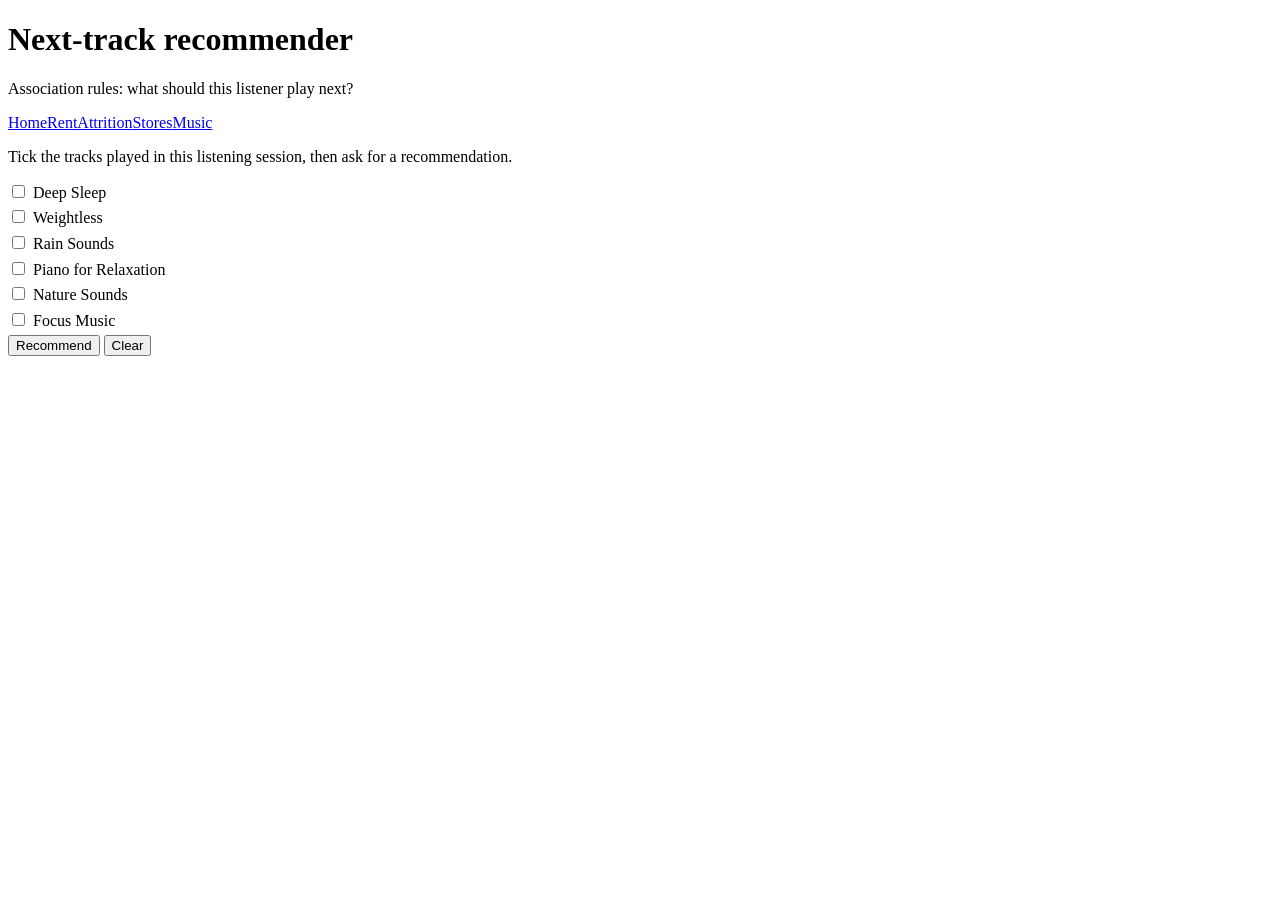
==== frontend/music.html @ ebf5ee65 "Added music frontend that includes js for error handling" ====
<!DOCTYPE html>
<html lang="en">
<head>
<meta charset="UTF-8">
<meta name="viewport" content="width=device-width, initial-scale=1.0">
<title>Next-track recommender | Group A-3 ML</title>
<link rel="stylesheet" href="style.css">
</head>
<body>
<header>
  <h1>Next-track recommender</h1>
  <p>Association rules: what should this listener play next?</p>
  <nav><a href="index.html">Home</a><a href="rental.html">Rent</a><a href="attrition.html">Attrition</a><a href="stores.html">Stores</a><a href="music.html" class="active">Music</a></nav>
</header>
<main>
  <div class="card">
    <p class="muted">Tick the tracks played in this listening session, then ask for a recommendation.</p>
    <form id="form" novalidate>
      <div class="tracks" id="tracks"></div>
      <button type="submit">Recommend</button>
      <button type="button" class="secondary" id="clear">Clear</button>
    </form>
    <div id="result" aria-live="polite"></div>
  </div>
</main>
<script src="app.js"></script>
<script src="music.js"></script>
<script>

const FALLBACK = [["M01","Workout Anthem"],["M02","Pump It Up"],["M03","Cardio Beats"],["M04","Study Focus 1"],
  ["M05","Study Focus 2"],["M06","Rain Sounds"],["M07","Deep Sleep"],["M08","Sunday Worship 1"],
  ["M09","Sunday Worship 2"],["M10","Praise Medley"],["M11","Heartbreak Ballad"],["M12","Love Story"],
  ["M13","Hip Hop Anthem"],["M14","Street Beats"],["M15","Amapiano Vibes"],["M16","Gengetone Hit"]];

function drawTracks(list) {
  $("tracks").innerHTML = list.map(([id, name]) =>
    `<label class="track"><input type="checkbox" value="${esc(id)}"> ${esc(name)}</label>`).join("");
}
drawTracks(FALLBACK);
/* Prefer the live track list from the API; the fallback keeps the page usable if it is unreachable. */
callApi("/api/v1/tracks").then((d) => {
  if (Array.isArray(d)) drawTracks(d.map((t) => [t.track_id, t.track_name]));
}).catch(() => {});

$("clear").addEventListener("click", () => {
  document.querySelectorAll("#tracks input").forEach((c) => (c.checked = false));
  $("result").innerHTML = "";
});

$("form").addEventListener("submit", async (e) => {
  e.preventDefault();
  const out = $("result"), btn = e.target.querySelector("button[type=submit]");
  const session = [...document.querySelectorAll("#tracks input:checked")].map((c) => c.value);
  if (!session.length) { out.innerHTML = errorBox("Pick at least one track."); return; }
  btn.disabled = true; btn.textContent = "Working...";
  try {
    const d = await callApi("/api/v1/models/music-recommender/predictions", { session, top_n: 3 });
    if (!d.recommendations.length) {
      out.innerHTML = `<div class="result"><b>No rule matches this combination.</b><div class="muted">Only 8 high-confidence rules were kept, so many sessions have no recommendation.</div></div>`;
    } else {
      out.innerHTML = `<div class="result">` + d.recommendations.map((r) =>
        `<div style="margin-bottom:10px"><div class="big">${esc(r.track_name)}</div>
         <div>Because you played ${r.because_you_played.map(esc).join(" + ")}</div>
         <div class="muted">Confidence ${(r.confidence * 100).toFixed(1)}% &middot; Lift ${esc(r.lift)}</div></div>`).join("") +
        `<div class="muted">${d._ms} ms</div></div>`;
    }
  } catch (err) {
    out.innerHTML = errorBox(err.message);
  } finally {
    btn.disabled = false; btn.textContent = "Recommend";
  }
});

</script>
</body>
</html>
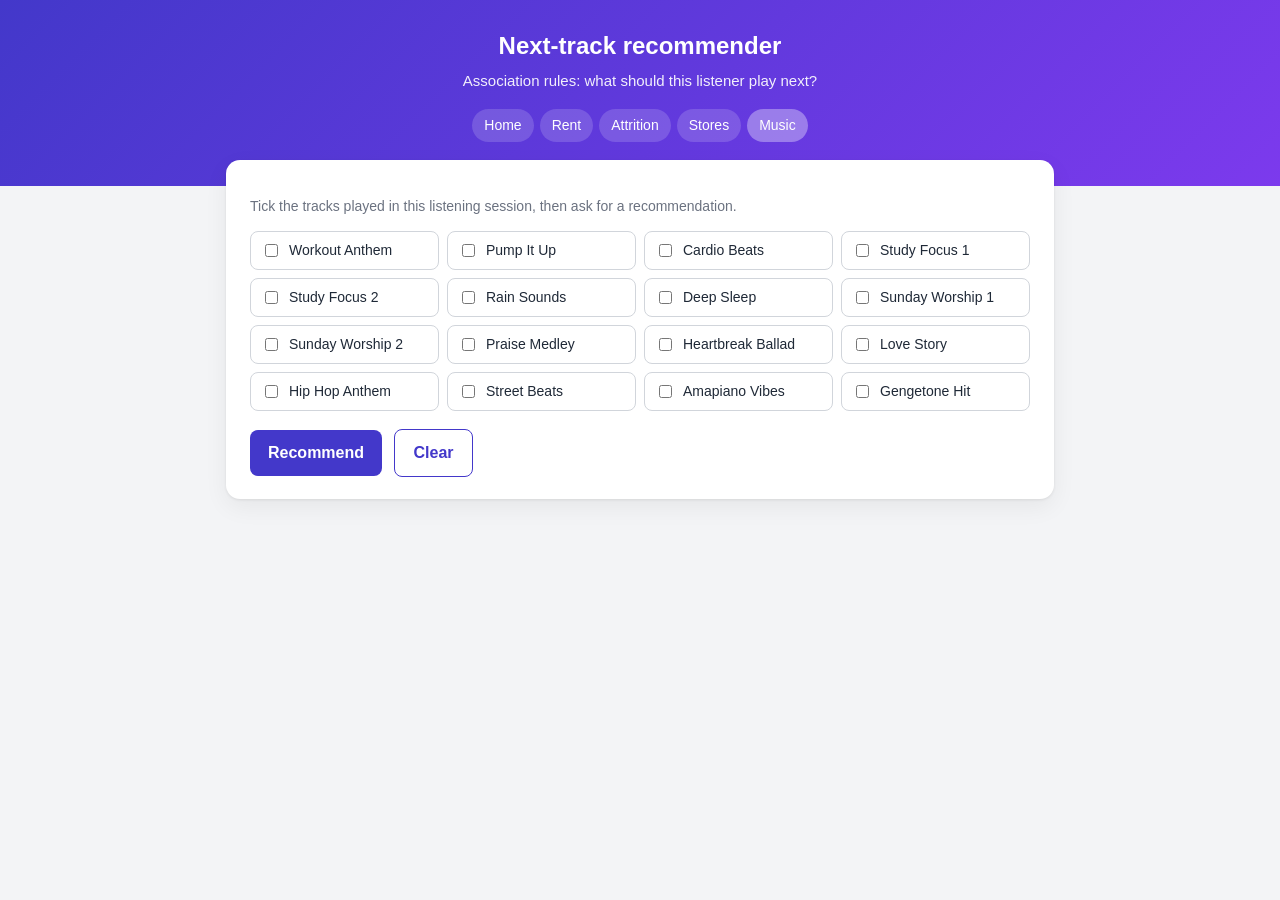
==== commit 844e2dd3: "Update music frontend" ====
--- a/frontend/music.html
+++ b/frontend/music.html
@@ -5,6 +5,12 @@
 <meta name="viewport" content="width=device-width, initial-scale=1.0">
 <title>Next-track recommender | Group A-3 ML</title>
 <link rel="stylesheet" href="style.css">
+<style>
+  /* Page-specific additions only; everything else comes from the shared style.css. */
+  .result.empty { border-left: 4px solid #d97706; }
+  .rec { padding: 8px 0; border-bottom: 1px solid var(--border); }
+  .rec:last-child { border-bottom: 0; }
+</style>
 </head>
 <body>
 <header>
@@ -25,52 +31,5 @@
 </main>
 <script src="app.js"></script>
 <script src="music.js"></script>
-<script>
-
-const FALLBACK = [["M01","Workout Anthem"],["M02","Pump It Up"],["M03","Cardio Beats"],["M04","Study Focus 1"],
-  ["M05","Study Focus 2"],["M06","Rain Sounds"],["M07","Deep Sleep"],["M08","Sunday Worship 1"],
-  ["M09","Sunday Worship 2"],["M10","Praise Medley"],["M11","Heartbreak Ballad"],["M12","Love Story"],
-  ["M13","Hip Hop Anthem"],["M14","Street Beats"],["M15","Amapiano Vibes"],["M16","Gengetone Hit"]];
-
-function drawTracks(list) {
-  $("tracks").innerHTML = list.map(([id, name]) =>
-    `<label class="track"><input type="checkbox" value="${esc(id)}"> ${esc(name)}</label>`).join("");
-}
-drawTracks(FALLBACK);
-/* Prefer the live track list from the API; the fallback keeps the page usable if it is unreachable. */
-callApi("/api/v1/tracks").then((d) => {
-  if (Array.isArray(d)) drawTracks(d.map((t) => [t.track_id, t.track_name]));
-}).catch(() => {});
-
-$("clear").addEventListener("click", () => {
-  document.querySelectorAll("#tracks input").forEach((c) => (c.checked = false));
-  $("result").innerHTML = "";
-});
-
-$("form").addEventListener("submit", async (e) => {
-  e.preventDefault();
-  const out = $("result"), btn = e.target.querySelector("button[type=submit]");
-  const session = [...document.querySelectorAll("#tracks input:checked")].map((c) => c.value);
-  if (!session.length) { out.innerHTML = errorBox("Pick at least one track."); return; }
-  btn.disabled = true; btn.textContent = "Working...";
-  try {
-    const d = await callApi("/api/v1/models/music-recommender/predictions", { session, top_n: 3 });
-    if (!d.recommendations.length) {
-      out.innerHTML = `<div class="result"><b>No rule matches this combination.</b><div class="muted">Only 8 high-confidence rules were kept, so many sessions have no recommendation.</div></div>`;
-    } else {
-      out.innerHTML = `<div class="result">` + d.recommendations.map((r) =>
-        `<div style="margin-bottom:10px"><div class="big">${esc(r.track_name)}</div>
-         <div>Because you played ${r.because_you_played.map(esc).join(" + ")}</div>
-         <div class="muted">Confidence ${(r.confidence * 100).toFixed(1)}% &middot; Lift ${esc(r.lift)}</div></div>`).join("") +
-        `<div class="muted">${d._ms} ms</div></div>`;
-    }
-  } catch (err) {
-    out.innerHTML = errorBox(err.message);
-  } finally {
-    btn.disabled = false; btn.textContent = "Recommend";
-  }
-});
-
-</script>
 </body>
-</html>
+</html>
--- a/frontend/style.css
+++ b/frontend/style.css
@@ -0,0 +1,60 @@
+:root {
+  --bg: #f3f4f6; --card: #ffffff; --text: #1f2937; --muted: #6b7280;
+  --border: #d1d5db; --accent: #4338ca; --accent-2: #7c3aed;
+  --ok: #047857; --ok-bg: #d1fae5; --bad: #b91c1c; --bad-bg: #fee2e2; --result-bg: #eef2ff;
+}
+@media (prefers-color-scheme: dark) {
+  :root {
+    --bg: #111827; --card: #1f2937; --text: #f3f4f6; --muted: #9ca3af;
+    --border: #4b5563; --accent: #818cf8; --accent-2: #a78bfa;
+    --ok: #6ee7b7; --ok-bg: #064e3b; --bad: #fca5a5; --bad-bg: #7f1d1d; --result-bg: #1e1b4b;
+  }
+}
+* { box-sizing: border-box; }
+body { margin: 0; font-family: -apple-system, BlinkMacSystemFont, "Segoe UI", Roboto, Arial, sans-serif;
+       background: var(--bg); color: var(--text); line-height: 1.5; }
+header { background: linear-gradient(135deg, var(--accent), var(--accent-2)); color: #fff;
+         padding: 28px 16px 44px; text-align: center; }
+header h1 { margin: 0 0 6px; font-size: 24px; }
+header p { margin: 0; opacity: .92; font-size: 15px; }
+nav { display: flex; flex-wrap: wrap; gap: 6px; justify-content: center; margin-top: 16px; }
+nav a { color: #fff; text-decoration: none; font-size: 14px; padding: 6px 12px; border-radius: 999px;
+        background: rgba(255,255,255,.16); }
+nav a:hover, nav a.active { background: rgba(255,255,255,.34); }
+main { max-width: 860px; margin: -26px auto 56px; padding: 0 16px; }
+.card { background: var(--card); border-radius: 14px; padding: 22px 24px; margin-bottom: 20px;
+        box-shadow: 0 1px 3px rgba(0,0,0,.08), 0 8px 24px rgba(0,0,0,.06); }
+h2 { font-size: 18px; margin: 0 0 6px; }
+.muted { color: var(--muted); font-size: 14px; }
+.grid { display: grid; grid-template-columns: repeat(auto-fit, minmax(230px, 1fr)); gap: 14px; }
+.field label { display: block; font-size: 13px; font-weight: 600; margin-bottom: 4px; }
+.field label small { font-weight: 400; color: var(--muted); margin-left: 4px; }
+input, select { width: 100%; padding: 9px 10px; font-size: 15px; border: 1px solid var(--border);
+                border-radius: 8px; background: var(--card); color: var(--text); }
+input:focus, select:focus, button:focus-visible { outline: 2px solid var(--accent); outline-offset: 1px; }
+input.bad { border-color: var(--bad); background: var(--bad-bg); }
+.hint { font-size: 12px; color: var(--muted); margin-top: 3px; }
+button { font: inherit; font-weight: 600; padding: 11px 18px; border: 0; border-radius: 8px;
+         background: var(--accent); color: #fff; cursor: pointer; margin-top: 18px; }
+button.secondary { background: transparent; color: var(--accent); border: 1px solid var(--accent); margin-left: 8px; }
+button:disabled { opacity: .6; cursor: wait; }
+.result { background: var(--result-bg); border-radius: 10px; padding: 16px 18px; margin-top: 18px; }
+.result .big { font-size: 28px; font-weight: 700; margin: 2px 0; }
+.error { background: var(--bad-bg); color: var(--bad); border-radius: 10px; padding: 12px 16px; margin-top: 18px; font-size: 14px; }
+.error ul { margin: 6px 0 0; padding-left: 20px; }
+.badge { display: inline-block; padding: 3px 10px; border-radius: 999px; font-size: 13px; font-weight: 600; }
+.badge.ok { background: var(--ok-bg); color: var(--ok); }
+.badge.down { background: var(--bad-bg); color: var(--bad); }
+.badge.wait { background: var(--border); color: var(--text); }
+.tracks { display: grid; grid-template-columns: repeat(auto-fill, minmax(180px, 1fr)); gap: 8px; }
+.track { display: flex; align-items: center; gap: 8px; padding: 8px 10px; border: 1px solid var(--border);
+         border-radius: 8px; cursor: pointer; font-size: 14px; }
+.track input { width: auto; }
+.track:has(input:checked) { border-color: var(--accent); background: var(--result-bg); }
+table { width: 100%; border-collapse: collapse; font-size: 14px; }
+th, td { text-align: left; padding: 8px 6px; border-bottom: 1px solid var(--border); }
+code { font-size: 13px; background: var(--result-bg); padding: 1px 5px; border-radius: 4px; }
+a { color: var(--accent); }
+.tile { text-decoration: none; color: inherit; border: 1px solid var(--border); border-radius: 12px; padding: 16px; display: block; }
+.tile:hover { border-color: var(--accent); }
+.tile b { display: block; margin-bottom: 4px; }
